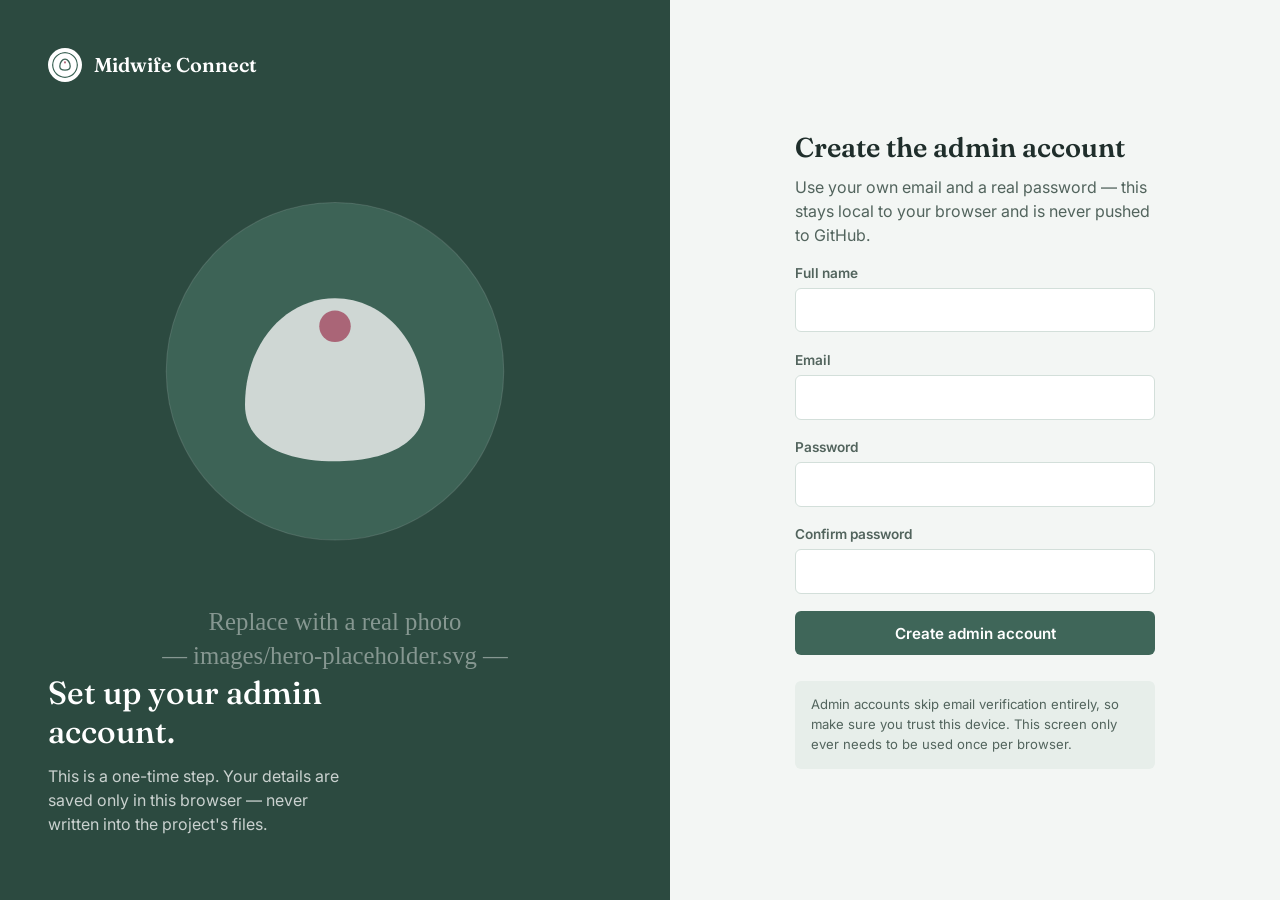
==== admin-setup.html @ e98f63d2 "Create admin-setup.html" ====
<!DOCTYPE html>
<html lang="en">
<head>
<meta charset="UTF-8">
<meta name="viewport" content="width=device-width, initial-scale=1.0">
<title>Midwife Connect — Set up admin account</title>
<link rel="stylesheet" href="css/styles.css">
<link rel="preconnect" href="https://fonts.googleapis.com">
<link href="https://fonts.googleapis.com/css2?family=Fraunces:wght@500;600&family=Inter:wght@400;500;600&display=swap" rel="stylesheet">
</head>
<body>

<div class="login-page">

  <div class="login-brand">
    <img class="hero" src="images/hero-placeholder.svg" alt="">
    <div class="login-brand-content">
      <div class="login-brand-mark">
        <img src="images/logo.svg" alt="" width="34" height="34">
        Midwife Connect
      </div>
    </div>
    <div class="login-brand-quote">
      <h2>Set up your admin account.</h2>
      <p>This is a one-time step. Your details are saved only in this browser — never written into the project's files.</p>
    </div>
  </div>

  <div class="login-form-panel">
    <div class="login-form-wrap">

      <div id="alreadySetUp" style="display:none;">
        <h1>Admin already set up</h1>
        <p>This browser already has an admin account. If you meant to create another one, do it from the Admin panel once you're logged in.</p>
        <a class="btn btn-primary btn-block" href="index.html">Go to login</a>
      </div>

      <div id="setupForm">
        <h1>Create the admin account</h1>
        <p>Use your own email and a real password — this stays local to your browser and is never pushed to GitHub.</p>

        <div class="login-error" id="setupError">Please fill in every field.</div>

        <form id="adminSetupForm" novalidate>
          <div class="field">
            <label for="name">Full name</label>
            <input type="text" id="name" required>
          </div>
          <div class="field">
            <label for="email">Email</label>
            <input type="email" id="email" required>
          </div>
          <div class="field">
            <label for="password">Password</label>
            <input type="password" id="password" required minlength="6">
          </div>
          <div class="field">
            <label for="confirmPassword">Confirm password</label>
            <input type="password" id="confirmPassword" required minlength="6">
          </div>
          <button type="submit" class="btn btn-primary btn-block">Create admin account</button>
        </form>

        <div class="demo-hint">
          Admin accounts skip email verification entirely, so make sure you trust this device. This screen only ever needs to be used once per browser.
        </div>
      </div>

    </div>
  </div>

</div>

<script src="js/auth.js"></script>
<script src="js/admin-setup.js"></script>
</body>
</html>
---- css/styles.css ----
/* ===================================================================
   Midwife Connect — Design tokens
   =================================================================== */
:root {
  --color-bg: #F3F6F4;
  --color-surface: #FFFFFF;
  --color-surface-alt: #E7EEEA;
  --color-border: #D3DFDA;

  --color-ink: #1F2E2B;
  --color-ink-soft: #52645D;
  --color-ink-faint: #8CA79C;

  --color-primary: #3F6659;
  --color-primary-dark: #2C4A40;
  --color-accent: #B8697D;

  --color-warn: #C98A2B;
  --color-warn-bg: #FBF0DD;
  --color-danger: #A6413B;
  --color-danger-bg: #F7E4E2;
  --color-ok-bg: #E7EEEA;

  --font-display: 'Fraunces', Georgia, serif;
  --font-body: 'Inter', -apple-system, BlinkMacSystemFont, sans-serif;

  --radius-s: 6px;
  --radius-m: 10px;
  --shadow-card: 0 1px 2px rgba(31, 46, 43, 0.06), 0 4px 16px rgba(31, 46, 43, 0.05);
}

* { box-sizing: border-box; }

html, body {
  margin: 0;
  padding: 0;
}

body {
  font-family: var(--font-body);
  background: var(--color-bg);
  color: var(--color-ink);
  line-height: 1.5;
  -webkit-font-smoothing: antialiased;
}

h1, h2, h3 {
  font-family: var(--font-display);
  color: var(--color-ink);
  margin: 0 0 0.4em 0;
  font-weight: 600;
  line-height: 1.2;
}

p { margin: 0 0 1em 0; color: var(--color-ink-soft); }

a { color: var(--color-primary); }

button, input, select {
  font-family: inherit;
  font-size: inherit;
}

:focus-visible {
  outline: 2px solid var(--color-accent);
  outline-offset: 2px;
}

@media (prefers-reduced-motion: reduce) {
  * { animation: none !important; transition: none !important; }
}

/* ===================================================================
   Buttons
   =================================================================== */
.btn {
  display: inline-flex;
  align-items: center;
  justify-content: center;
  gap: 0.5em;
  padding: 0.75em 1.4em;
  border-radius: var(--radius-s);
  border: 1px solid transparent;
  font-weight: 600;
  font-size: 0.95rem;
  cursor: pointer;
  transition: background 0.15s ease, border-color 0.15s ease, transform 0.05s ease;
}

.btn:active { transform: translateY(1px); }

.btn-primary {
  background: var(--color-primary);
  color: #fff;
}
.btn-primary:hover { background: var(--color-primary-dark); }

.btn-ghost {
  background: transparent;
  border-color: var(--color-border);
  color: var(--color-ink);
}
.btn-ghost:hover { background: var(--color-surface-alt); }

.btn-block { width: 100%; }

/* ===================================================================
   Login page
   =================================================================== */
.login-page {
  min-height: 100vh;
  display: grid;
  grid-template-columns: 1.1fr 1fr;
}

.login-brand {
  position: relative;
  background: var(--color-primary-dark);
  color: #fff;
  display: flex;
  flex-direction: column;
  justify-content: space-between;
  padding: 3rem;
  overflow: hidden;
}

.login-brand img.hero {
  position: absolute;
  inset: 0;
  width: 100%;
  height: 100%;
  object-fit: cover;
  opacity: 0.9;
}

.login-brand-content {
  position: relative;
  z-index: 1;
}

.login-brand-mark {
  display: flex;
  align-items: center;
  gap: 0.6em;
  font-family: var(--font-display);
  font-size: 1.25rem;
  font-weight: 600;
}

.login-brand-mark img { background: #fff; border-radius: 50%; padding: 4px; }

.login-brand-quote {
  position: relative;
  z-index: 1;
  max-width: 30ch;
}

.login-brand-quote h2 {
  color: #fff;
  font-size: 2rem;
  font-weight: 500;
}

.login-brand-quote p { color: rgba(255,255,255,0.75); }

.login-form-panel {
  display: flex;
  align-items: center;
  justify-content: center;
  padding: 3rem;
}

.login-form-wrap {
  width: 100%;
  max-width: 360px;
}

.login-form-wrap h1 { font-size: 1.7rem; }

.field {
  margin-bottom: 1.1rem;
}

.field label {
  display: block;
  font-size: 0.85rem;
  font-weight: 600;
  color: var(--color-ink-soft);
  margin-bottom: 0.35em;
}

.field input {
  width: 100%;
  padding: 0.7em 0.85em;
  border: 1px solid var(--color-border);
  border-radius: var(--radius-s);
  background: var(--color-surface);
  color: var(--color-ink);
}

.field input:focus { border-color: var(--color-primary); }

.field-row {
  display: flex;
  justify-content: space-between;
  align-items: center;
  font-size: 0.85rem;
  margin-bottom: 1.4rem;
  color: var(--color-ink-soft);
}

.login-error {
  display: none;
  background: var(--color-danger-bg);
  color: var(--color-danger);
  padding: 0.7em 0.9em;
  border-radius: var(--radius-s);
  font-size: 0.88rem;
  margin-bottom: 1rem;
}

.login-error.visible { display: block; }

.demo-hint {
  margin-top: 1.6rem;
  padding: 0.9rem 1rem;
  background: var(--color-surface-alt);
  border-radius: var(--radius-s);
  font-size: 0.82rem;
  color: var(--color-ink-soft);
}

.demo-hint code {
  background: rgba(31,46,43,0.06);
  padding: 0.1em 0.4em;
  border-radius: 4px;
}

@media (max-width: 860px) {
  .login-page { grid-template-columns: 1fr; }
  .login-brand { display: none; }
}

/* ===================================================================
   Dashboard shell
   =================================================================== */
.app-shell {
  display: grid;
  grid-template-columns: 250px 1fr;
  min-height: 100vh;
}

.sidebar {
  background: var(--color-primary-dark);
  color: #fff;
  padding: 1.6rem 1.2rem;
  display: flex;
  flex-direction: column;
}

.sidebar-brand {
  display: flex;
  align-items: center;
  gap: 0.6em;
  font-family: var(--font-display);
  font-size: 1.15rem;
  font-weight: 600;
  margin-bottom: 2.2rem;
  padding: 0 0.4rem;
}

.sidebar-brand img { background: #fff; border-radius: 50%; padding: 3px; width: 30px; height: 30px; }

.nav-group { list-style: none; margin: 0 0 1.6rem 0; padding: 0; }

.nav-group-label {
  font-size: 0.72rem;
  text-transform: none;
  letter-spacing: 0.02em;
  color: rgba(255,255,255,0.45);
  padding: 0 0.6rem;
  margin-bottom: 0.5rem;
}

.nav-link {
  display: flex;
  align-items: center;
  gap: 0.7em;
  width: 100%;
  padding: 0.65em 0.7em;
  border-radius: var(--radius-s);
  color: rgba(255,255,255,0.8);
  background: transparent;
  border: none;
  text-align: left;
  font-size: 0.92rem;
  cursor: pointer;
  margin-bottom: 0.15rem;
}

.nav-link svg { flex-shrink: 0; opacity: 0.85; }

.nav-link:hover { background: rgba(255,255,255,0.08); color: #fff; }

.nav-link.active {
  background: var(--color-primary);
  color: #fff;
}

.sidebar-footer {
  margin-top: auto;
  border-top: 1px solid rgba(255,255,255,0.12);
  padding-top: 1rem;
}

.sidebar-user {
  display: flex;
  align-items: center;
  gap: 0.7em;
  padding: 0.4rem;
  margin-bottom: 0.6rem;
}

.sidebar-user img { width: 34px; height: 34px; border-radius: 50%; }

.sidebar-user-name { font-size: 0.88rem; font-weight: 600; color: #fff; }
.sidebar-user-role { font-size: 0.76rem; color: rgba(255,255,255,0.55); }

.main {
  padding: 2.4rem 3rem;
  max-width: 1100px;
}

.main-header {
  display: flex;
  justify-content: space-between;
  align-items: flex-end;
  margin-bottom: 1.8rem;
}

.main-header p { margin: 0; }

.view { display: none; }
.view.active { display: block; }

/* ===================================================================
   Cards & stats
   =================================================================== */
.card {
  background: var(--color-surface);
  border: 1px solid var(--color-border);
  border-radius: var(--radius-m);
  box-shadow: var(--shadow-card);
  padding: 1.5rem;
}

.stat-grid {
  display: grid;
  grid-template-columns: repeat(3, 1fr);
  gap: 1rem;
  margin-bottom: 1.6rem;
}

.stat-card {
  background: var(--color-surface);
  border: 1px solid var(--color-border);
  border-radius: var(--radius-m);
  padding: 1.2rem 1.4rem;
}

.stat-card .stat-value {
  font-family: var(--font-display);
  font-size: 2.1rem;
  color: var(--color-primary-dark);
  line-height: 1;
}

.stat-card .stat-label {
  font-size: 0.85rem;
  color: var(--color-ink-soft);
  margin-top: 0.4rem;
}

.dash-grid {
  display: grid;
  grid-template-columns: 1.2fr 1fr;
  gap: 1.4rem;
  align-items: start;
}

@media (max-width: 900px) {
  .dash-grid { grid-template-columns: 1fr; }
  .stat-grid { grid-template-columns: 1fr 1fr; }
}

/* ===================================================================
   Timer widget
   =================================================================== */
.timer-widget { text-align: center; padding: 2rem 1.5rem; }

.timer-widget .timer-label {
  font-size: 0.85rem;
  color: var(--color-ink-soft);
  margin-bottom: 0.3rem;
}

.timer-widget .timer-patient {
  font-weight: 600;
  margin-bottom: 1.2rem;
}

.timer-display {
  font-family: var(--font-display);
  font-size: 4rem;
  font-weight: 600;
  color: var(--color-primary);
  line-height: 1;
  transition: color 0.3s ease;
}

.timer-display.state-warn { color: var(--color-warn); }
.timer-display.state-over { color: var(--color-danger); }

.timer-sub {
  margin-top: 0.6rem;
  font-size: 0.9rem;
  color: var(--color-ink-soft);
}

.timer-progress-track {
  height: 8px;
  background: var(--color-surface-alt);
  border-radius: 99px;
  margin: 1.4rem 0 1.6rem 0;
  overflow: hidden;
}

.timer-progress-fill {
  height: 100%;
  background: var(--color-primary);
  border-radius: 99px;
  width: 100%;
  transition: width 1s linear, background 0.3s ease;
}

.timer-progress-fill.state-warn { background: var(--color-warn); }
.timer-progress-fill.state-over { background: var(--color-danger); }

.timer-controls {
  display: flex;
  gap: 0.6rem;
  justify-content: center;
}

.connection-note {
  margin-top: 1.4rem;
  font-size: 0.78rem;
  color: var(--color-ink-faint);
  border-top: 1px dashed var(--color-border);
  padding-top: 0.9rem;
}

/* ===================================================================
   Schedule list
   =================================================================== */
.schedule-list { list-style: none; margin: 0; padding: 0; }

.schedule-item {
  display: flex;
  align-items: center;
  gap: 1rem;
  padding: 0.85rem 0;
  border-bottom: 1px solid var(--color-border);
}

.schedule-item:last-child { border-bottom: none; }

.schedule-time {
  font-family: var(--font-display);
  font-size: 1rem;
  color: var(--color-primary-dark);
  width: 70px;
  flex-shrink: 0;
}

.schedule-info { flex: 1; }

.schedule-name { font-weight: 600; font-size: 0.94rem; }

.schedule-type { font-size: 0.82rem; color: var(--color-ink-soft); }

.badge {
  font-size: 0.74rem;
  font-weight: 600;
  padding: 0.25em 0.7em;
  border-radius: 99px;
  white-space: nowrap;
}

.badge-done { background: var(--color-ok-bg); color: var(--color-primary-dark); }
.badge-current { background: var(--color-warn-bg); color: var(--color-warn); }
.badge-upcoming { background: var(--color-surface-alt); color: var(--color-ink-soft); }

/* ===================================================================
   Tables
   =================================================================== */
table { width: 100%; border-collapse: collapse; }

th {
  text-align: left;
  font-size: 0.78rem;
  color: var(--color-ink-soft);
  font-weight: 600;
  padding: 0 0.8rem 0.6rem 0.8rem;
  border-bottom: 1px solid var(--color-border);
}

td {
  padding: 0.85rem 0.8rem;
  border-bottom: 1px solid var(--color-border);
  font-size: 0.92rem;
}

tr:last-child td { border-bottom: none; }

/* ===================================================================
   Alerts / reminders
   =================================================================== */
.alert-item {
  display: flex;
  gap: 0.9rem;
  padding: 1rem;
  border-radius: var(--radius-s);
  background: var(--color-surface-alt);
  margin-bottom: 0.7rem;
}

.alert-item.warn { background: var(--color-warn-bg); }
.alert-item.danger { background: var(--color-danger-bg); }

.alert-icon { flex-shrink: 0; margin-top: 0.1em; }

.alert-title { font-weight: 600; font-size: 0.92rem; }
.alert-meta { font-size: 0.8rem; color: var(--color-ink-soft); margin-top: 0.15rem; }

/* ===================================================================
   Empty states
   =================================================================== */
.empty-state {
  text-align: center;
  padding: 3.5rem 2rem;
  color: var(--color-ink-soft);
}

.empty-state h3 { color: var(--color-ink); margin-bottom: 0.4rem; }

/* ===================================================================
   Device / settings
   =================================================================== */
.device-row {
  display: flex;
  align-items: center;
  justify-content: space-between;
  padding: 1rem 0;
  border-bottom: 1px solid var(--color-border);
}

.device-row:last-child { border-bottom: none; }

.status-dot {
  display: inline-block;
  width: 8px;
  height: 8px;
  border-radius: 50%;
  background: var(--color-ink-faint);
  margin-right: 0.5em;
}

.status-dot.connected { background: var(--color-primary); }

.form-row { margin-bottom: 1.1rem; }
.form-row label { display: block; font-size: 0.85rem; font-weight: 600; color: var(--color-ink-soft); margin-bottom: 0.35em; }
.form-row input { width: 100%; max-width: 360px; padding: 0.65em 0.85em; border: 1px solid var(--color-border); border-radius: var(--radius-s); }

.section-title { margin-bottom: 0.3rem; }
.section-sub { color: var(--color-ink-soft); font-size: 0.92rem; margin-bottom: 1.4rem; }
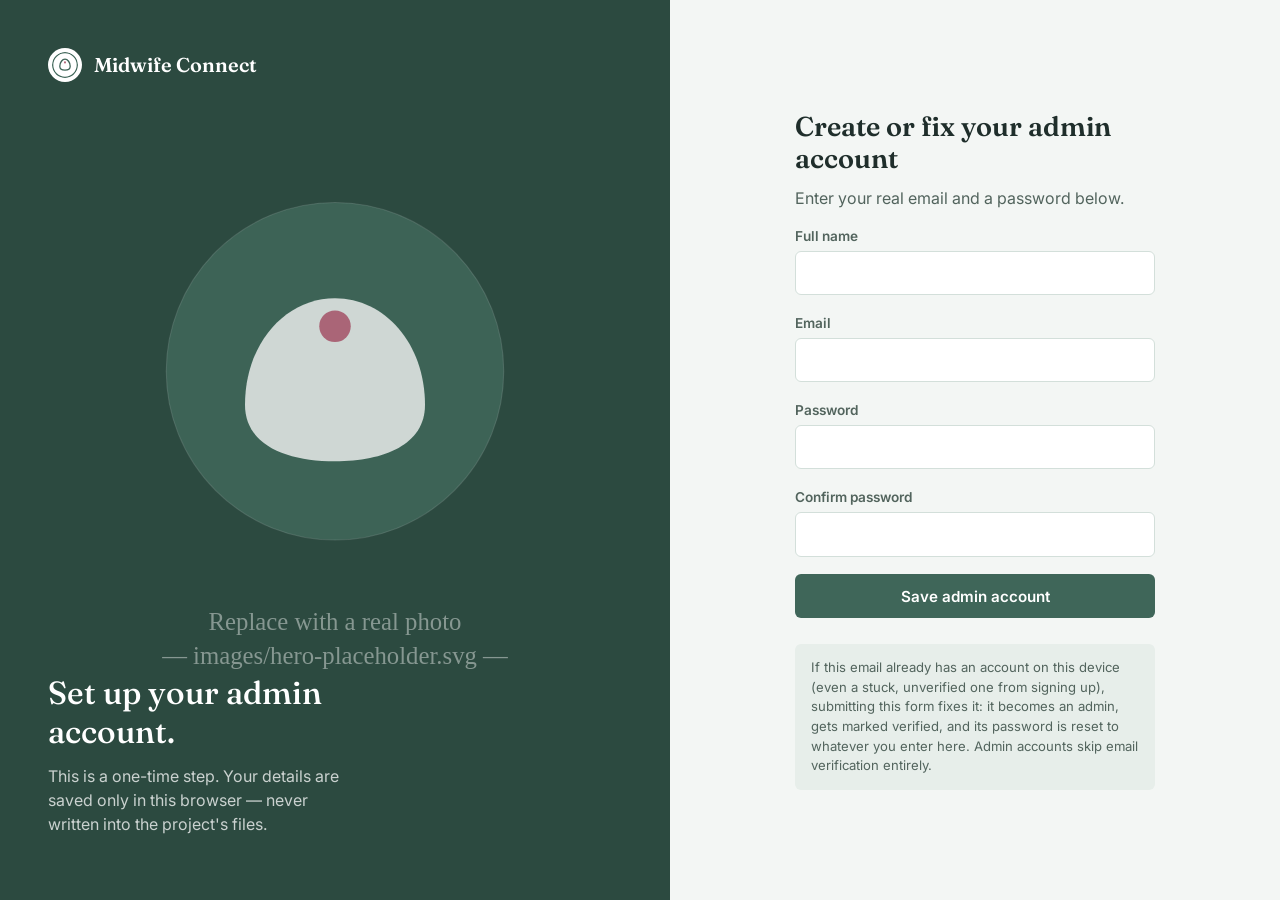
==== commit 95dc1ff4: "Update admin-setup.html" ====
--- a/admin-setup.html
+++ b/admin-setup.html
@@ -29,43 +29,38 @@
   <div class="login-form-panel">
     <div class="login-form-wrap">
 
-      <div id="alreadySetUp" style="display:none;">
-        <h1>Admin already set up</h1>
-        <p>This browser already has an admin account. If you meant to create another one, do it from the Admin panel once you're logged in.</p>
-        <a class="btn btn-primary btn-block" href="index.html">Go to login</a>
+      <h1>Create or fix your admin account</h1>
+      <p>Enter your real email and a password below.</p>
+
+      <div class="demo-hint" id="existingAdminNotice" style="display:none;">
+        An admin already exists on this device. That's fine — submitting this form with your email will either add another admin, or fix the account below if it already exists but isn't working.
       </div>
 
-      <div id="setupForm">
-        <h1>Create the admin account</h1>
-        <p>Use your own email and a real password — this stays local to your browser and is never pushed to GitHub.</p>
+      <div class="login-error" id="setupError">Please fill in every field.</div>
 
-        <div class="login-error" id="setupError">Please fill in every field.</div>
+      <form id="adminSetupForm" novalidate>
+        <div class="field">
+          <label for="name">Full name</label>
+          <input type="text" id="name" required>
+        </div>
+        <div class="field">
+          <label for="email">Email</label>
+          <input type="email" id="email" required>
+        </div>
+        <div class="field">
+          <label for="password">Password</label>
+          <input type="password" id="password" required minlength="6">
+        </div>
+        <div class="field">
+          <label for="confirmPassword">Confirm password</label>
+          <input type="password" id="confirmPassword" required minlength="6">
+        </div>
+        <button type="submit" class="btn btn-primary btn-block">Save admin account</button>
+      </form>
 
-        <form id="adminSetupForm" novalidate>
-          <div class="field">
-            <label for="name">Full name</label>
-            <input type="text" id="name" required>
-          </div>
-          <div class="field">
-            <label for="email">Email</label>
-            <input type="email" id="email" required>
-          </div>
-          <div class="field">
-            <label for="password">Password</label>
-            <input type="password" id="password" required minlength="6">
-          </div>
-          <div class="field">
-            <label for="confirmPassword">Confirm password</label>
-            <input type="password" id="confirmPassword" required minlength="6">
-          </div>
-          <button type="submit" class="btn btn-primary btn-block">Create admin account</button>
-        </form>
-
-        <div class="demo-hint">
-          Admin accounts skip email verification entirely, so make sure you trust this device. This screen only ever needs to be used once per browser.
-        </div>
+      <div class="demo-hint">
+        If this email already has an account on this device (even a stuck, unverified one from signing up), submitting this form fixes it: it becomes an admin, gets marked verified, and its password is reset to whatever you enter here. Admin accounts skip email verification entirely.
       </div>
-
     </div>
   </div>
 
--- a/css/styles.css
+++ b/css/styles.css
@@ -584,3 +584,72 @@
 
 .section-title { margin-bottom: 0.3rem; }
 .section-sub { color: var(--color-ink-soft); font-size: 0.92rem; margin-bottom: 1.4rem; }
+
+/* ===================================================================
+   Gmail side panel
+   =================================================================== */
+.mail-drawer-backdrop {
+  position: fixed;
+  inset: 0;
+  background: rgba(31, 46, 43, 0.35);
+  opacity: 0;
+  pointer-events: none;
+  transition: opacity 0.2s ease;
+  z-index: 40;
+}
+
+.mail-drawer-backdrop.open {
+  opacity: 1;
+  pointer-events: auto;
+}
+
+.mail-drawer {
+  position: fixed;
+  top: 0;
+  right: 0;
+  height: 100vh;
+  width: min(420px, 92vw);
+  background: var(--color-surface);
+  box-shadow: -6px 0 24px rgba(31, 46, 43, 0.15);
+  transform: translateX(100%);
+  transition: transform 0.25s ease;
+  z-index: 50;
+  display: flex;
+  flex-direction: column;
+}
+
+.mail-drawer.open {
+  transform: translateX(0);
+}
+
+.mail-drawer-header {
+  display: flex;
+  align-items: center;
+  justify-content: space-between;
+  padding: 1rem 1.2rem;
+  border-bottom: 1px solid var(--color-border);
+  font-family: var(--font-display);
+  font-size: 1.05rem;
+}
+
+.mail-drawer-body {
+  position: relative;
+  flex: 1;
+  display: flex;
+  flex-direction: column;
+}
+
+.mail-drawer-body iframe {
+  width: 100%;
+  height: 45%;
+  border: none;
+  background: var(--color-surface-alt);
+}
+
+.mail-drawer-fallback {
+  padding: 1.2rem;
+  border-top: 1px dashed var(--color-border);
+  font-size: 0.9rem;
+}
+
+.mail-drawer-fallback p { margin-bottom: 1rem; }
